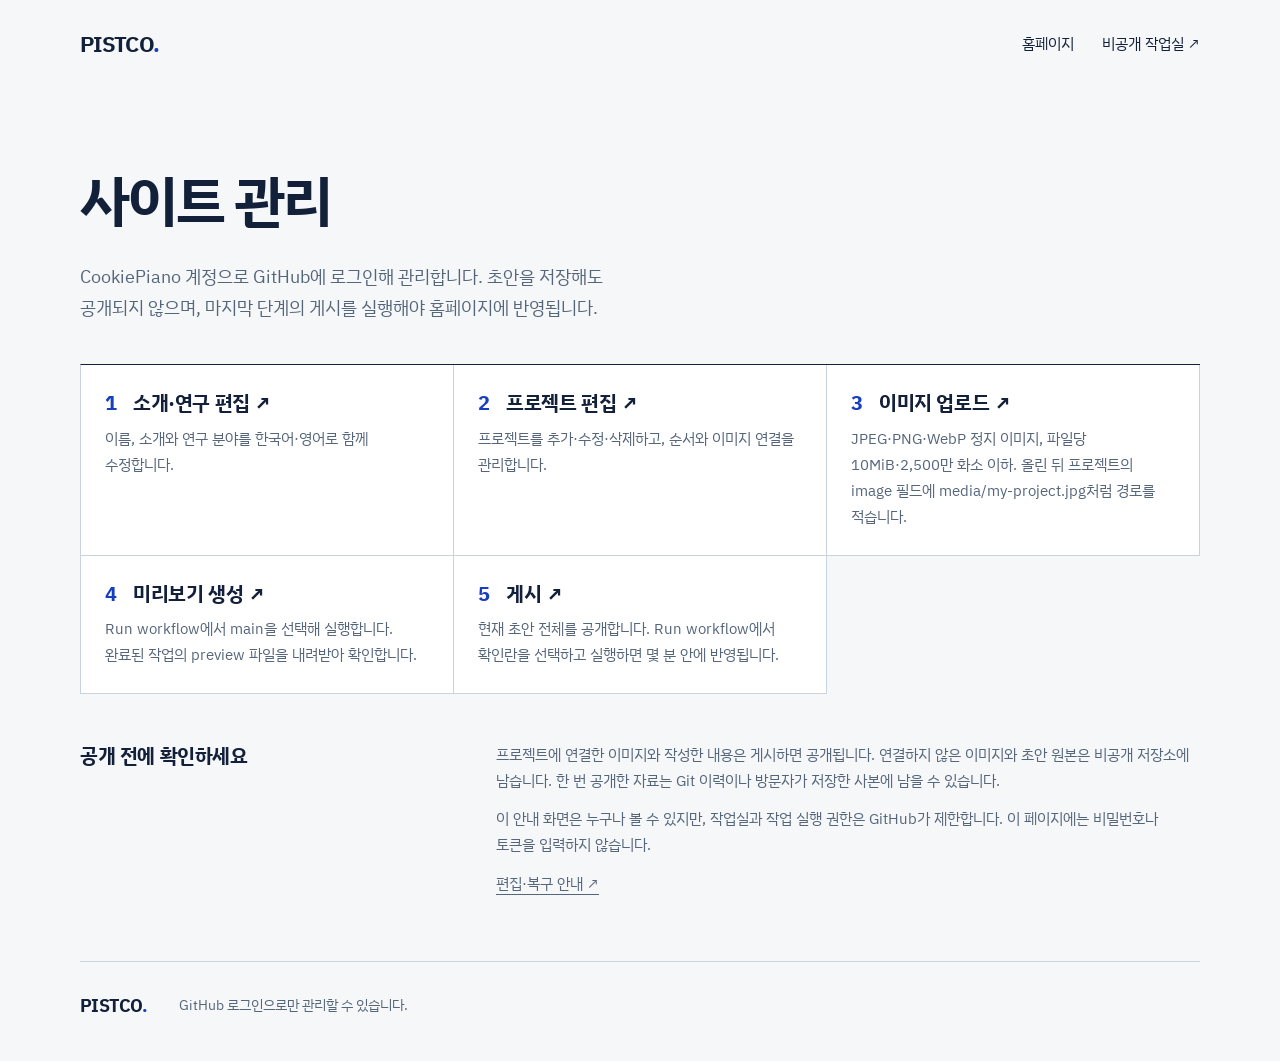
==== docs/admin/index.html @ 988cd004 "Redesign portfolio as a drawing sheet and adopt CookiePiano identity - Graph-paper hero with an engi" ====
<!doctype html>
<html lang="ko">
<head>
  <meta charset="utf-8">
  <meta name="viewport" content="width=device-width, initial-scale=1">
  <title>사이트 관리 — PISTCO</title>
  <meta name="robots" content="noindex,nofollow">
  <meta name="referrer" content="no-referrer">
  <link rel="icon" href="../assets/icon.svg" type="image/svg+xml">
  <link rel="preconnect" href="https://fonts.googleapis.com">
  <link rel="preconnect" href="https://fonts.gstatic.com" crossorigin>
  <link rel="stylesheet" href="https://fonts.googleapis.com/css2?family=IBM+Plex+Sans+KR:wght@400;500;700&amp;display=swap">
  <link rel="stylesheet" href="../assets/styles.css">
</head>
<body>
  <a class="skip-link" href="#main">본문으로 건너뛰기</a>
  <header class="site-header shell">
    <a class="wordmark" href="../ko/" aria-label="PISTCO 홈">PISTCO<span aria-hidden="true">.</span></a>
    <nav class="main-nav" aria-label="관리 메뉴">
      <a href="../ko/">홈페이지</a>
      <a href="https://github.com/CookiePiano/pistco-site-content">비공개 작업실 <span aria-hidden="true">↗</span></a>
    </nav>
  </header>
  <main id="main" class="shell">
    <div class="page-intro">
      <h1>사이트 관리</h1>
      <p class="hero-description">CookiePiano 계정으로 GitHub에 로그인해 관리합니다. 초안을 저장해도 공개되지 않으며, 마지막 단계의 게시를 실행해야 홈페이지에 반영됩니다.</p>
    </div>
    <ol class="steps">
      <li><a class="step" href="https://github.com/CookiePiano/pistco-site-content/edit/main/content/profile.json"><h2>소개·연구 편집 <span aria-hidden="true">↗</span></h2><p>이름, 소개와 연구 분야를 한국어·영어로 함께 수정합니다.</p></a></li>
      <li><a class="step" href="https://github.com/CookiePiano/pistco-site-content/edit/main/content/projects.json"><h2>프로젝트 편집 <span aria-hidden="true">↗</span></h2><p>프로젝트를 추가·수정·삭제하고, 순서와 이미지 연결을 관리합니다.</p></a></li>
      <li><a class="step" href="https://github.com/CookiePiano/pistco-site-content/upload/main/media"><h2>이미지 업로드 <span aria-hidden="true">↗</span></h2><p>JPEG·PNG·WebP 정지 이미지, 파일당 10MiB·2,500만 화소 이하. 올린 뒤 프로젝트의 image 필드에 media/my-project.jpg처럼 경로를 적습니다.</p></a></li>
      <li><a class="step" href="https://github.com/CookiePiano/pistco-site-content/actions/workflows/preview.yml"><h2>미리보기 생성 <span aria-hidden="true">↗</span></h2><p>Run workflow에서 main을 선택해 실행합니다. 완료된 작업의 preview 파일을 내려받아 확인합니다.</p></a></li>
      <li><a class="step" href="https://github.com/CookiePiano/pistco-site-content/actions/workflows/publish.yml"><h2>게시 <span aria-hidden="true">↗</span></h2><p>현재 초안 전체를 공개합니다. Run workflow에서 확인란을 선택하고 실행하면 몇 분 안에 반영됩니다.</p></a></li>
    </ol>
    <aside class="admin-note">
      <h2>공개 전에 확인하세요</h2>
      <div>
        <p>프로젝트에 연결한 이미지와 작성한 내용은 게시하면 공개됩니다. 연결하지 않은 이미지와 초안 원본은 비공개 저장소에 남습니다. 한 번 공개한 자료는 Git 이력이나 방문자가 저장한 사본에 남을 수 있습니다.</p>
        <p>이 안내 화면은 누구나 볼 수 있지만, 작업실과 작업 실행 권한은 GitHub가 제한합니다. 이 페이지에는 비밀번호나 토큰을 입력하지 않습니다.</p>
        <p><a class="guide-link" href="https://github.com/CookiePiano/pistco-site-content/blob/main/README.md">편집·복구 안내 <span aria-hidden="true">↗</span></a></p>
      </div>
    </aside>
  </main>
  <footer class="site-footer shell">
    <a class="wordmark" href="../ko/" aria-label="PISTCO 홈">PISTCO<span aria-hidden="true">.</span></a>
    <p>GitHub 로그인으로만 관리할 수 있습니다.</p>
  </footer>
</body>
</html>
---- docs/assets/styles.css ----
/* PISTCO portfolio — a research record drawn on graph paper.
   Light: drafting paper. Dark: cyanotype blueprint. */

:root {
  color-scheme: light dark;
  --paper: #f5f7f9;
  --sheet: #ffffff;
  --ink: #13203a;
  --muted: #55657a;
  --blue: #163ec0;
  --rule: #c9d4df;
  --grid: #e3e9ef;
  --grid-major: #d2dbe5;
  --frame: var(--ink);
  --font: 'IBM Plex Sans KR', 'Apple SD Gothic Neo', 'Malgun Gothic', system-ui, sans-serif;
  --gutter: clamp(1rem, 4vw, 3rem);
  --cell: 24px;
}

@media (prefers-color-scheme: dark) {
  :root {
    --paper: #0b2f6b;
    --sheet: #0e3a80;
    --ink: #f2f6ff;
    --muted: #b3c5ea;
    --blue: #a9c8ff;
    --rule: rgb(255 255 255 / 0.3);
    --grid: rgb(255 255 255 / 0.06);
    --grid-major: rgb(255 255 255 / 0.12);
  }
}

/* Base */
*, *::before, *::after { box-sizing: border-box; }
html { scroll-behavior: smooth; scroll-padding-top: 1.5rem; -webkit-text-size-adjust: 100%; }
body {
  margin: 0;
  background: var(--paper);
  color: var(--ink);
  font: 400 1.0625rem/1.75 var(--font);
  word-break: keep-all;
  overflow-wrap: anywhere;
  -webkit-font-smoothing: antialiased;
}
p, h1, h2, h3, dl, dd, ol { margin: 0; }
ol { padding: 0; list-style: none; }
a { color: inherit; text-decoration: none; }
a:hover { color: var(--blue); }
:focus-visible { outline: 2px solid var(--blue); outline-offset: 4px; }
h1, h2, h3 { font-weight: 700; letter-spacing: -0.02em; text-wrap: balance; }
.muted { color: var(--muted); }

.shell { width: min(1120px, 100% - 2 * var(--gutter)); margin-inline: auto; }

.graph {
  background-color: var(--paper);
  background-image:
    linear-gradient(var(--grid-major) 1px, transparent 1px),
    linear-gradient(90deg, var(--grid-major) 1px, transparent 1px),
    linear-gradient(var(--grid) 1px, transparent 1px),
    linear-gradient(90deg, var(--grid) 1px, transparent 1px);
  background-size: calc(var(--cell) * 5) calc(var(--cell) * 5), calc(var(--cell) * 5) calc(var(--cell) * 5), var(--cell) var(--cell), var(--cell) var(--cell);
}

.skip-link { position: absolute; left: 1rem; top: -100px; z-index: 10; padding: 0.75rem 1rem; background: var(--ink); color: var(--paper); }
.skip-link:focus { top: 1rem; color: var(--paper); }

/* Header */
.site-header { display: flex; align-items: center; gap: 2.5rem; min-height: 88px; }
.wordmark { font-size: 1.375rem; font-weight: 700; letter-spacing: -0.04em; white-space: nowrap; }
.wordmark span { color: var(--blue); }
.main-nav { display: flex; gap: 1.75rem; margin-left: auto; font-size: 0.9375rem; }
.main-nav a, .language-nav a { padding-block: 0.5rem; }
.language-nav { display: flex; align-items: center; gap: 0.5rem; font-size: 0.875rem; font-weight: 500; color: var(--muted); }
.language-nav a[aria-current] { color: var(--ink); text-decoration: underline 2px var(--blue); text-underline-offset: 6px; }

/* Hero: a drawing sheet with its title block in the lower-right corner, as on a real drawing. */
.hero { border-block: 1px solid var(--rule); }
.hero-sheet {
  display: grid;
  grid-template-columns: minmax(0, 1fr) minmax(280px, 360px);
  grid-template-areas: "copy ." "copy block";
  gap: 3rem 4rem;
  padding-block: clamp(4rem, 9vw, 7.5rem) clamp(2.5rem, 5vw, 4rem);
}
.hero-copy { grid-area: copy; max-width: 40rem; }
h1 { font-size: clamp(2.5rem, 6.4vw, 4.75rem); line-height: 1.16; letter-spacing: -0.035em; }
html[lang="en"] h1 { letter-spacing: -0.03em; }
.hero-description { margin-top: 1.75rem; max-width: 34rem; color: var(--muted); font-size: 1.125rem; }
.cta {
  display: inline-block;
  margin-top: 2.25rem;
  padding: 0.75rem 1.25rem;
  border: 1.5px solid var(--frame);
  background: var(--sheet);
  font-size: 0.9375rem;
  font-weight: 500;
}
.cta:hover { border-color: var(--blue); }

.title-block {
  grid-area: block;
  align-self: end;
  border: 1.5px solid var(--frame);
  background: var(--sheet);
  font-size: 0.9375rem;
  display: grid;
  grid-template-columns: max-content minmax(0, 1fr);
}
/* Rows share the block's columns so the label column fits its longest label in either language. */
.title-row { display: grid; grid-column: 1 / -1; grid-template-columns: subgrid; }
.title-row + .title-row { border-top: 1px solid var(--rule); }
.title-row dt { padding: 0.7rem 0.9rem; border-right: 1px solid var(--rule); color: var(--muted); font-size: 0.8125rem; }
.title-row dd { padding: 0.7rem 0.9rem; line-height: 1.6; }
.title-name dd { font-size: 1.75rem; font-weight: 700; letter-spacing: -0.03em; line-height: 1.25; }
.title-name dt { align-self: center; }
.status-dot { display: inline-block; width: 0.5rem; height: 0.5rem; margin-right: 0.5rem; border-radius: 50%; background: var(--blue); vertical-align: 0.1em; }

/* Sections share one two-column rhythm: heading left, body right. */
.split {
  display: grid;
  grid-template-columns: minmax(0, 1fr) minmax(0, 2fr);
  gap: 1rem 4rem;
  align-items: start;
}
main > .split { padding-block: clamp(3rem, 6vw, 5rem); }
main > .split + .split, main > .projects + .split { border-top: 1px solid var(--rule); }
h2 { font-size: clamp(1.5rem, 2.6vw, 2rem); line-height: 1.35; }
.lead { font-size: clamp(1.25rem, 2.2vw, 1.625rem); line-height: 1.6; letter-spacing: -0.015em; max-width: 36rem; }
.research-copy .muted { margin-top: 1.25rem; max-width: 36rem; }
#links .muted { margin-top: 0.75rem; }

/* Projects */
.projects { padding-block: clamp(3rem, 6vw, 5rem); border-top: 1px solid var(--rule); }
.section-caption { color: var(--muted); font-size: 0.9375rem; align-self: end; }
.project-grid { display: grid; grid-template-columns: repeat(2, minmax(0, 1fr)); gap: 3rem 2.5rem; margin-top: 2.5rem; }
.project-sheet, .project-image { display: block; width: 100%; aspect-ratio: 16 / 10; border: 1px solid var(--rule); }
.project-image { object-fit: contain; background: var(--sheet); }
/* Empty sheets keep only the fine grid so the hero stays the one bold drawing. */
.project-sheet { position: relative; background-color: var(--sheet); background-image: linear-gradient(var(--grid) 1px, transparent 1px), linear-gradient(90deg, var(--grid) 1px, transparent 1px); background-size: var(--cell) var(--cell); }
/* Centre mark, as drawn on an empty sheet waiting for its figure. */
.project-sheet::before, .project-sheet::after { content: ""; position: absolute; left: 50%; top: 50%; background: var(--rule); }
.project-sheet::before { width: 56px; height: 1px; translate: -50% 0; }
.project-sheet::after { width: 1px; height: 56px; translate: 0 -50%; }
.card-meta { display: flex; gap: 0.75rem; align-items: baseline; margin-top: 1.1rem; color: var(--muted); font-size: 0.8125rem; }
.card-number { color: var(--blue); font-weight: 700; font-variant-numeric: tabular-nums; }
.project-card h3 { margin-top: 0.35rem; font-size: 1.375rem; line-height: 1.4; }
.card-description { margin-top: 0.5rem; max-width: 32rem; color: var(--muted); font-size: 0.9375rem; }
.project-link, .pending-label { display: inline-block; margin-top: 1rem; font-size: 0.875rem; }
.project-link { text-decoration: underline 1px; text-underline-offset: 5px; }
.pending-label { color: var(--muted); }

/* Links */
.github-link {
  display: grid;
  grid-template-columns: auto 1fr auto;
  align-items: baseline;
  gap: 1rem;
  padding: 1.25rem 0;
  border-block: 1.5px solid var(--frame);
}
.github-name { font-size: 1.375rem; font-weight: 700; }
.github-handle { color: var(--muted); font-size: 0.9375rem; }
.external { font-size: 1.5rem; color: var(--blue); }

/* Footer */
.site-footer { display: flex; flex-wrap: wrap; align-items: center; gap: 0.5rem 2rem; padding-block: 1.75rem 2.5rem; border-top: 1px solid var(--rule); font-size: 0.875rem; }
.site-footer .wordmark { font-size: 1.125rem; }
.site-footer p { color: var(--muted); margin-right: auto; }

/* Management page */
.page-intro { padding-block: clamp(3rem, 7vw, 5rem) 2.5rem; max-width: 46rem; }
.page-intro h1 { font-size: clamp(2.25rem, 5vw, 3.5rem); }
.steps { display: grid; grid-template-columns: repeat(auto-fill, minmax(min(100%, 320px), 1fr)); border-top: 1.5px solid var(--frame); border-left: 1px solid var(--rule); counter-reset: step; }
.steps > li { counter-increment: step; border-right: 1px solid var(--rule); border-bottom: 1px solid var(--rule); background: var(--sheet); }
.step { display: block; height: 100%; padding: 1.5rem; }
.step h2 { font-size: 1.25rem; }
.step h2::before { content: counter(step); display: inline-block; min-width: 1.75rem; color: var(--blue); font-variant-numeric: tabular-nums; }
.step p { margin-top: 0.6rem; color: var(--muted); font-size: 0.9375rem; }
.step:hover h2 { color: var(--blue); }
.admin-note { display: grid; grid-template-columns: minmax(0, 1fr) minmax(0, 2fr); gap: 1rem 4rem; padding-block: 3rem 4rem; }
.admin-note h2 { font-size: 1.25rem; }
.admin-note p { color: var(--muted); font-size: 0.9375rem; }
.admin-note p + p { margin-top: 0.75rem; }
.guide-link { text-decoration: underline 1px; text-underline-offset: 5px; }

/* Not found */
.not-found { padding-block: clamp(4rem, 12vw, 9rem); }
.not-found h1 { font-size: clamp(2rem, 5vw, 3.25rem); }
.not-found p { margin-top: 1rem; color: var(--muted); }
.not-found .cta { margin-right: 0.75rem; }

/* Responsive */
@media (max-width: 860px) {
  .hero-sheet { grid-template-columns: 1fr; grid-template-areas: "copy" "block"; gap: 3rem; }
  .title-block { max-width: 420px; }
  .split, .admin-note { grid-template-columns: 1fr; }
}
@media (max-width: 640px) {
  .site-header { flex-wrap: wrap; gap: 0.25rem 1rem; padding-block: 1rem 0.5rem; min-height: 0; }
  .language-nav { margin-left: auto; }
  .main-nav { order: 3; width: 100%; margin: 0; gap: 0; justify-content: space-between; font-size: 0.875rem; }
  :root { --cell: 20px; }
  .hero-description { font-size: 1rem; }
  .project-grid { grid-template-columns: 1fr; }
}
@media (prefers-reduced-motion: reduce) {
  html { scroll-behavior: auto; }
}
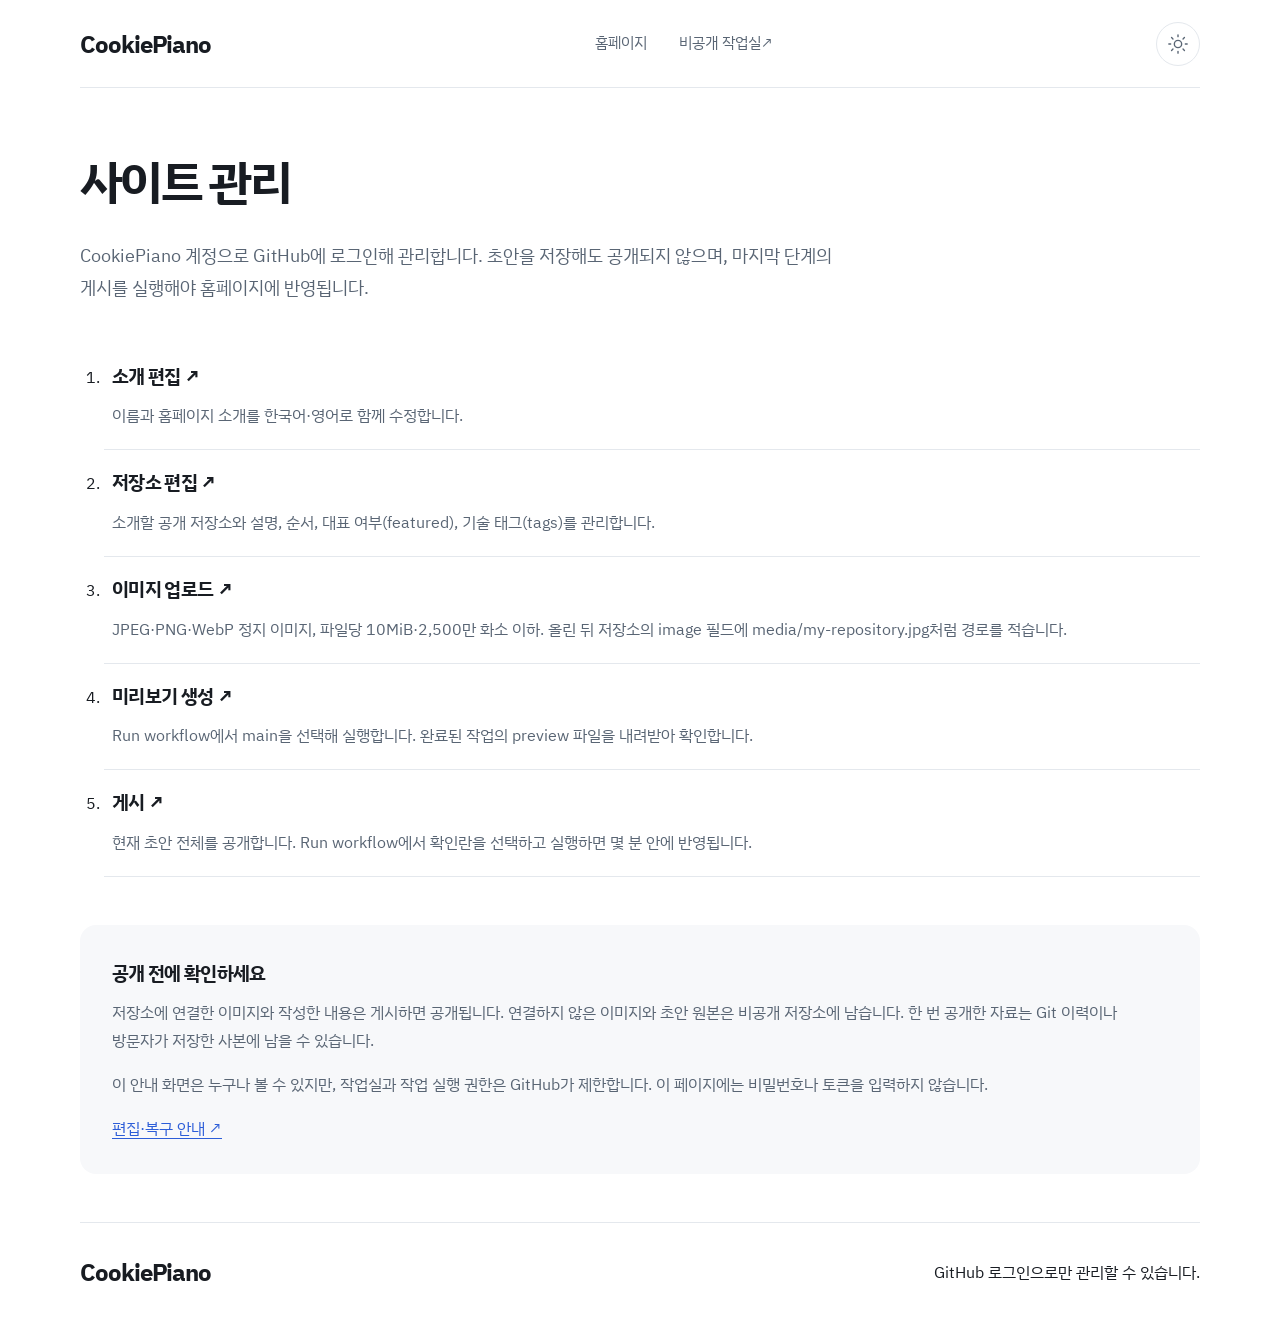
==== commit 8d50f672: "Redesign homepage around curated GitHub repositories" ====
--- a/docs/admin/index.html
+++ b/docs/admin/index.html
@@ -3,7 +3,9 @@
 <head>
   <meta charset="utf-8">
   <meta name="viewport" content="width=device-width, initial-scale=1">
-  <title>사이트 관리 — PISTCO</title>
+  <meta name="theme-color" content="#ffffff">
+  <script src="../assets/theme.js"></script>
+  <title>사이트 관리 — CookiePiano</title>
   <meta name="robots" content="noindex,nofollow">
   <meta name="referrer" content="no-referrer">
   <link rel="icon" href="../assets/icon.svg" type="image/svg+xml">
@@ -15,35 +17,39 @@
 <body>
   <a class="skip-link" href="#main">본문으로 건너뛰기</a>
   <header class="site-header shell">
-    <a class="wordmark" href="../ko/" aria-label="PISTCO 홈">PISTCO<span aria-hidden="true">.</span></a>
+    <a class="wordmark" href="../ko/" aria-label="CookiePiano 홈">CookiePiano</a>
     <nav class="main-nav" aria-label="관리 메뉴">
       <a href="../ko/">홈페이지</a>
       <a href="https://github.com/CookiePiano/pistco-site-content">비공개 작업실 <span aria-hidden="true">↗</span></a>
     </nav>
+    <button class="theme-toggle" type="button" data-theme-toggle aria-label="다크 모드" aria-pressed="false" hidden>
+        <svg class="theme-sun" viewBox="0 0 24 24" fill="none" stroke="currentColor" stroke-width="1.5" stroke-linecap="round" aria-hidden="true"><circle cx="12" cy="12" r="4"/><path d="M12 2v2m0 16v2M2 12h2m16 0h2M5 5l1.5 1.5m11 11L19 19M5 19l1.5-1.5m11-11L19 5"/></svg>
+        <svg class="theme-moon" viewBox="0 0 24 24" fill="none" stroke="currentColor" stroke-width="1.5" stroke-linecap="round" stroke-linejoin="round" aria-hidden="true"><path d="M20.5 14A9 9 0 0 1 10 3.5 9 9 0 1 0 20.5 14Z"/></svg>
+      </button>
   </header>
-  <main id="main" class="shell">
+  <main id="main" class="shell" tabindex="-1">
     <div class="page-intro">
       <h1>사이트 관리</h1>
       <p class="hero-description">CookiePiano 계정으로 GitHub에 로그인해 관리합니다. 초안을 저장해도 공개되지 않으며, 마지막 단계의 게시를 실행해야 홈페이지에 반영됩니다.</p>
     </div>
     <ol class="steps">
-      <li><a class="step" href="https://github.com/CookiePiano/pistco-site-content/edit/main/content/profile.json"><h2>소개·연구 편집 <span aria-hidden="true">↗</span></h2><p>이름, 소개와 연구 분야를 한국어·영어로 함께 수정합니다.</p></a></li>
-      <li><a class="step" href="https://github.com/CookiePiano/pistco-site-content/edit/main/content/projects.json"><h2>프로젝트 편집 <span aria-hidden="true">↗</span></h2><p>프로젝트를 추가·수정·삭제하고, 순서와 이미지 연결을 관리합니다.</p></a></li>
-      <li><a class="step" href="https://github.com/CookiePiano/pistco-site-content/upload/main/media"><h2>이미지 업로드 <span aria-hidden="true">↗</span></h2><p>JPEG·PNG·WebP 정지 이미지, 파일당 10MiB·2,500만 화소 이하. 올린 뒤 프로젝트의 image 필드에 media/my-project.jpg처럼 경로를 적습니다.</p></a></li>
+      <li><a class="step" href="https://github.com/CookiePiano/pistco-site-content/edit/main/content/profile.json"><h2>소개 편집 <span aria-hidden="true">↗</span></h2><p>이름과 홈페이지 소개를 한국어·영어로 함께 수정합니다.</p></a></li>
+      <li><a class="step" href="https://github.com/CookiePiano/pistco-site-content/edit/main/content/projects.json"><h2>저장소 편집 <span aria-hidden="true">↗</span></h2><p>소개할 공개 저장소와 설명, 순서, 대표 여부(featured), 기술 태그(tags)를 관리합니다.</p></a></li>
+      <li><a class="step" href="https://github.com/CookiePiano/pistco-site-content/upload/main/media"><h2>이미지 업로드 <span aria-hidden="true">↗</span></h2><p>JPEG·PNG·WebP 정지 이미지, 파일당 10MiB·2,500만 화소 이하. 올린 뒤 저장소의 image 필드에 media/my-repository.jpg처럼 경로를 적습니다.</p></a></li>
       <li><a class="step" href="https://github.com/CookiePiano/pistco-site-content/actions/workflows/preview.yml"><h2>미리보기 생성 <span aria-hidden="true">↗</span></h2><p>Run workflow에서 main을 선택해 실행합니다. 완료된 작업의 preview 파일을 내려받아 확인합니다.</p></a></li>
       <li><a class="step" href="https://github.com/CookiePiano/pistco-site-content/actions/workflows/publish.yml"><h2>게시 <span aria-hidden="true">↗</span></h2><p>현재 초안 전체를 공개합니다. Run workflow에서 확인란을 선택하고 실행하면 몇 분 안에 반영됩니다.</p></a></li>
     </ol>
     <aside class="admin-note">
       <h2>공개 전에 확인하세요</h2>
       <div>
-        <p>프로젝트에 연결한 이미지와 작성한 내용은 게시하면 공개됩니다. 연결하지 않은 이미지와 초안 원본은 비공개 저장소에 남습니다. 한 번 공개한 자료는 Git 이력이나 방문자가 저장한 사본에 남을 수 있습니다.</p>
+        <p>저장소에 연결한 이미지와 작성한 내용은 게시하면 공개됩니다. 연결하지 않은 이미지와 초안 원본은 비공개 저장소에 남습니다. 한 번 공개한 자료는 Git 이력이나 방문자가 저장한 사본에 남을 수 있습니다.</p>
         <p>이 안내 화면은 누구나 볼 수 있지만, 작업실과 작업 실행 권한은 GitHub가 제한합니다. 이 페이지에는 비밀번호나 토큰을 입력하지 않습니다.</p>
         <p><a class="guide-link" href="https://github.com/CookiePiano/pistco-site-content/blob/main/README.md">편집·복구 안내 <span aria-hidden="true">↗</span></a></p>
       </div>
     </aside>
   </main>
   <footer class="site-footer shell">
-    <a class="wordmark" href="../ko/" aria-label="PISTCO 홈">PISTCO<span aria-hidden="true">.</span></a>
+    <a class="wordmark" href="../ko/" aria-label="CookiePiano 홈">CookiePiano</a>
     <p>GitHub 로그인으로만 관리할 수 있습니다.</p>
   </footer>
 </body>
--- a/docs/assets/styles.css
+++ b/docs/assets/styles.css
@@ -1,208 +1,157 @@
-/* PISTCO portfolio — a research record drawn on graph paper.
-   Light: drafting paper. Dark: cyanotype blueprint. */
-
+/* CookiePiano: selected repositories, with light as the initial theme. */
 :root {
-  color-scheme: light dark;
-  --paper: #f5f7f9;
-  --sheet: #ffffff;
-  --ink: #13203a;
-  --muted: #55657a;
-  --blue: #163ec0;
-  --rule: #c9d4df;
-  --grid: #e3e9ef;
-  --grid-major: #d2dbe5;
-  --frame: var(--ink);
+  color-scheme: light;
+  --paper: #ffffff;
+  --surface: #f7f8fa;
+  --ink: #181c22;
+  --muted: #596574;
+  --rule: #e4e8ed;
+  --accent: #2c5dd8;
+  --button-ink: #ffffff;
   --font: 'IBM Plex Sans KR', 'Apple SD Gothic Neo', 'Malgun Gothic', system-ui, sans-serif;
-  --gutter: clamp(1rem, 4vw, 3rem);
-  --cell: 24px;
+  --gutter: clamp(1.25rem, 4vw, 3rem);
 }
-
-@media (prefers-color-scheme: dark) {
-  :root {
-    --paper: #0b2f6b;
-    --sheet: #0e3a80;
-    --ink: #f2f6ff;
-    --muted: #b3c5ea;
-    --blue: #a9c8ff;
-    --rule: rgb(255 255 255 / 0.3);
-    --grid: rgb(255 255 255 / 0.06);
-    --grid-major: rgb(255 255 255 / 0.12);
-  }
+:root[data-theme="dark"] {
+  color-scheme: dark;
+  --paper: #15191f;
+  --surface: #20262f;
+  --ink: #edf2f7;
+  --muted: #aebaca;
+  --rule: #364352;
+  --accent: #93b4ff;
+  --button-ink: #15191f;
 }
-
-/* Base */
 *, *::before, *::after { box-sizing: border-box; }
-html { scroll-behavior: smooth; scroll-padding-top: 1.5rem; -webkit-text-size-adjust: 100%; }
+html { scroll-behavior: smooth; scroll-padding-top: 2rem; -webkit-text-size-adjust: 100%; }
 body {
   margin: 0;
   background: var(--paper);
   color: var(--ink);
-  font: 400 1.0625rem/1.75 var(--font);
+  font: 400 1rem/1.75 var(--font);
   word-break: keep-all;
   overflow-wrap: anywhere;
   -webkit-font-smoothing: antialiased;
 }
-p, h1, h2, h3, dl, dd, ol { margin: 0; }
-ol { padding: 0; list-style: none; }
+p, h1, h2, h3, ul, ol { margin: 0; }
+ul { padding: 0; list-style: none; }
 a { color: inherit; text-decoration: none; }
-a:hover { color: var(--blue); }
-:focus-visible { outline: 2px solid var(--blue); outline-offset: 4px; }
-h1, h2, h3 { font-weight: 700; letter-spacing: -0.02em; text-wrap: balance; }
+a:hover { color: var(--accent); }
+button { font: inherit; }
+button, a { -webkit-tap-highlight-color: transparent; }
+:focus-visible { outline: 2px solid var(--accent); outline-offset: 5px; border-radius: 3px; }
+[hidden] { display: none !important; }
+h1, h2, h3 { font-weight: 700; letter-spacing: -0.035em; }
+.shell { width: min(1120px, 100% - 2 * var(--gutter)); margin-inline: auto; }
 .muted { color: var(--muted); }
-
-.shell { width: min(1120px, 100% - 2 * var(--gutter)); margin-inline: auto; }
-
-.graph {
-  background-color: var(--paper);
-  background-image:
-    linear-gradient(var(--grid-major) 1px, transparent 1px),
-    linear-gradient(90deg, var(--grid-major) 1px, transparent 1px),
-    linear-gradient(var(--grid) 1px, transparent 1px),
-    linear-gradient(90deg, var(--grid) 1px, transparent 1px);
-  background-size: calc(var(--cell) * 5) calc(var(--cell) * 5), calc(var(--cell) * 5) calc(var(--cell) * 5), var(--cell) var(--cell), var(--cell) var(--cell);
-}
-
-.skip-link { position: absolute; left: 1rem; top: -100px; z-index: 10; padding: 0.75rem 1rem; background: var(--ink); color: var(--paper); }
+.sr-only { position: absolute; width: 1px; height: 1px; padding: 0; margin: -1px; overflow: hidden; clip-path: inset(50%); white-space: nowrap; border: 0; }
+.skip-link { position: absolute; top: -100px; left: 1rem; z-index: 10; padding: 0.75rem 1rem; background: var(--ink); color: var(--paper); }
 .skip-link:focus { top: 1rem; color: var(--paper); }
 
-/* Header */
-.site-header { display: flex; align-items: center; gap: 2.5rem; min-height: 88px; }
-.wordmark { font-size: 1.375rem; font-weight: 700; letter-spacing: -0.04em; white-space: nowrap; }
-.wordmark span { color: var(--blue); }
-.main-nav { display: flex; gap: 1.75rem; margin-left: auto; font-size: 0.9375rem; }
-.main-nav a, .language-nav a { padding-block: 0.5rem; }
-.language-nav { display: flex; align-items: center; gap: 0.5rem; font-size: 0.875rem; font-weight: 500; color: var(--muted); }
-.language-nav a[aria-current] { color: var(--ink); text-decoration: underline 2px var(--blue); text-underline-offset: 6px; }
+/* Navigation stays in the document flow at every size. */
+.site-header { display: flex; align-items: center; gap: 2.25rem; min-height: 88px; border-bottom: 1px solid var(--rule); }
+.wordmark { font-size: 1.5rem; font-weight: 700; letter-spacing: -0.045em; white-space: nowrap; }
+.main-nav { display: flex; align-items: center; gap: 2rem; margin-left: auto; color: var(--muted); font-size: 0.9375rem; }
+.main-nav a, .language-nav a, .footer-nav a { display: inline-flex; align-items: center; min-height: 44px; }
+.header-tools { display: flex; align-items: center; gap: 1.75rem; }
+.language-nav { display: flex; align-items: center; gap: 0.4rem; color: var(--muted); font-size: 0.875rem; }
+.language-nav a[aria-current] { color: var(--ink); font-weight: 700; text-decoration: underline; text-underline-offset: 5px; }
+.theme-toggle { display: grid; place-items: center; width: 44px; height: 44px; padding: 10px; border: 1px solid var(--rule); border-radius: 50%; background: var(--paper); color: var(--muted); cursor: pointer; }
+.theme-toggle:hover { color: var(--accent); border-color: var(--accent); }
+.site-header > .theme-toggle { margin-left: auto; }
+.theme-toggle svg { width: 22px; height: 22px; }
+.theme-moon, [data-theme="dark"] .theme-sun { display: none; }
+[data-theme="dark"] .theme-moon { display: block; }
 
-/* Hero: a drawing sheet with its title block in the lower-right corner, as on a real drawing. */
-.hero { border-block: 1px solid var(--rule); }
-.hero-sheet {
-  display: grid;
-  grid-template-columns: minmax(0, 1fr) minmax(280px, 360px);
-  grid-template-areas: "copy ." "copy block";
-  gap: 3rem 4rem;
-  padding-block: clamp(4rem, 9vw, 7.5rem) clamp(2.5rem, 5vw, 4rem);
+/* The featured repository is the only large enclosed surface. */
+.hero { display: grid; grid-template-columns: minmax(0, 1fr) minmax(0, 1fr); align-items: center; gap: 4rem; padding-block: 4.75rem 4.5rem; }
+.hero-copy { min-width: 0; }
+h1 { font-size: clamp(2.3rem, 4.1vw, 3.5rem); line-height: 1.23; letter-spacing: -0.055em; }
+.hero-description { color: var(--muted); font-size: 1.125rem; line-height: 1.8; margin-top: 1.75rem; }
+.hero-actions { display: flex; align-items: center; flex-wrap: wrap; gap: 1rem 1.75rem; margin-top: 2rem; }
+.button { display: inline-flex; align-items: center; justify-content: center; min-height: 48px; padding: 0.65rem 1.25rem; border: 1px solid transparent; border-radius: 7px; background: var(--accent); color: var(--button-ink); font-size: 0.9375rem; font-weight: 500; }
+.button:hover { color: var(--button-ink); filter: brightness(0.92); }
+.text-link { display: inline-flex; align-items: center; min-height: 44px; color: var(--accent); font-weight: 500; font-size: 0.9375rem; }
+.text-link:hover, .repository-link:hover { text-decoration: underline; text-underline-offset: 5px; }
+.featured-repository { min-width: 0; padding: 2rem; border-radius: 20px; background: var(--surface); }
+.featured-label { display: flex; align-items: center; gap: 0.75rem; color: var(--muted); font-size: 0.875rem; }
+.repository-icon { width: 24px; height: 24px; flex-shrink: 0; color: var(--muted); }
+.featured-repository h2 { font-size: clamp(1.35rem, 2.15vw, 1.75rem); line-height: 1.35; margin-top: 1.5rem; overflow-wrap: anywhere; }
+.featured-description { margin-top: 0.9rem; color: var(--muted); font-size: 1rem; line-height: 1.8; }
+.tags { display: flex; flex-wrap: wrap; gap: 0.4rem; margin-top: 0.85rem; }
+.tags li { border: 1px solid var(--rule); border-radius: 999px; padding: 0.05rem 0.65rem; color: var(--muted); font-size: 0.75rem; line-height: 1.8; background: var(--surface); }
+.featured-repository .tags { margin-top: 1.3rem; }
+.repository-link { display: inline-flex; align-items: center; gap: 0.4rem; min-height: 44px; color: var(--accent); font-size: 0.9375rem; font-weight: 500; }
+.featured-repository .repository-link { margin-top: 1.2rem; }
+.external-icon { width: 15px; height: 15px; flex-shrink: 0; }
+
+.repositories { padding-bottom: 3.5rem; }
+.section-heading { display: flex; align-items: baseline; justify-content: space-between; flex-wrap: wrap; gap: 0.5rem 2rem; padding-bottom: 1rem; }
+.section-heading h2 { font-size: 1.75rem; line-height: 1.4; }
+.section-heading > p { color: var(--muted); font-size: 0.875rem; }
+.section-caption { color: var(--muted); margin-bottom: 1rem; }
+.repository-list { border-top: 1px solid var(--rule); }
+.repository-row { display: grid; grid-template-columns: 24px minmax(0, 1fr) auto; align-items: start; column-gap: 1.5rem; padding-block: 1.5rem; border-bottom: 1px solid var(--rule); }
+.repository-row > .repository-icon { margin-top: 0.3rem; }
+.repository-copy { min-width: 0; }
+.repository-copy h3 { font-size: 1.2rem; line-height: 1.5; }
+.repository-description { margin-top: 0.2rem; color: var(--muted); font-size: 0.9375rem; }
+.repository-row .tags { margin-top: 0.6rem; }
+.repository-row > .repository-link { align-self: center; margin-left: 1.5rem; white-space: nowrap; }
+.repository-image { width: 24px; height: 24px; object-fit: cover; border-radius: 4px; margin-top: 0.3rem; }
+.example-label { color: var(--muted); font-size: 0.75rem; }
+.empty-repositories { color: var(--muted); padding-block: 2rem; border-bottom: 1px solid var(--rule); }
+.site-footer { display: flex; justify-content: space-between; align-items: center; gap: 1.5rem; border-top: 1px solid var(--rule); padding-block: 1.75rem 2rem; }
+.footer-identity .wordmark { font-size: 1.1rem; }
+.footer-identity p { color: var(--muted); font-size: 0.75rem; margin-top: 0.1rem; }
+.footer-nav { display: flex; flex-wrap: wrap; gap: 1.75rem; color: var(--muted); font-size: 0.8125rem; }
+
+/* Shared management and missing-page layouts. */
+.page-intro { padding-block: 4rem 2.5rem; max-width: 48rem; }
+.page-intro h1, .not-found h1 { font-size: clamp(2rem, 4vw, 3rem); }
+.steps { padding-left: 1.5rem; padding-bottom: 3rem; }
+.steps li { padding: 1rem 0 1.25rem 0.5rem; border-bottom: 1px solid var(--rule); }
+.step { display: block; }
+.step h2, .admin-note h2 { font-size: 1.2rem; margin-bottom: 0.5rem; }
+.step p, .admin-note p { color: var(--muted); }
+.admin-note { background: var(--surface); border-radius: 16px; padding: 2rem; margin-bottom: 3rem; }
+.admin-note p + p { margin-top: 1rem; }
+.guide-link { color: var(--accent); text-decoration: underline; text-underline-offset: 4px; }
+.not-found { padding-block: 5rem; }
+.not-found p { margin-top: 1.5rem; }
+.not-found .button + .button { margin-left: 1rem; }
+
+@media (min-width: 768px) {
+  .hero-copy:only-child { grid-column: 1 / -1; max-width: 46rem; }
 }
-.hero-copy { grid-area: copy; max-width: 40rem; }
-h1 { font-size: clamp(2.5rem, 6.4vw, 4.75rem); line-height: 1.16; letter-spacing: -0.035em; }
-html[lang="en"] h1 { letter-spacing: -0.03em; }
-.hero-description { margin-top: 1.75rem; max-width: 34rem; color: var(--muted); font-size: 1.125rem; }
-.cta {
-  display: inline-block;
-  margin-top: 2.25rem;
-  padding: 0.75rem 1.25rem;
-  border: 1.5px solid var(--frame);
-  background: var(--sheet);
-  font-size: 0.9375rem;
-  font-weight: 500;
+@media (max-width: 900px) {
+  .hero { gap: 2rem; }
+  .featured-repository { padding: 1.5rem; }
+  .site-header { gap: 1.5rem; }
+  .header-tools { gap: 1rem; }
+  .main-nav { gap: 1.5rem; }
 }
-.cta:hover { border-color: var(--blue); }
-
-.title-block {
-  grid-area: block;
-  align-self: end;
-  border: 1.5px solid var(--frame);
-  background: var(--sheet);
-  font-size: 0.9375rem;
-  display: grid;
-  grid-template-columns: max-content minmax(0, 1fr);
-}
-/* Rows share the block's columns so the label column fits its longest label in either language. */
-.title-row { display: grid; grid-column: 1 / -1; grid-template-columns: subgrid; }
-.title-row + .title-row { border-top: 1px solid var(--rule); }
-.title-row dt { padding: 0.7rem 0.9rem; border-right: 1px solid var(--rule); color: var(--muted); font-size: 0.8125rem; }
-.title-row dd { padding: 0.7rem 0.9rem; line-height: 1.6; }
-.title-name dd { font-size: 1.75rem; font-weight: 700; letter-spacing: -0.03em; line-height: 1.25; }
-.title-name dt { align-self: center; }
-.status-dot { display: inline-block; width: 0.5rem; height: 0.5rem; margin-right: 0.5rem; border-radius: 50%; background: var(--blue); vertical-align: 0.1em; }
-
-/* Sections share one two-column rhythm: heading left, body right. */
-.split {
-  display: grid;
-  grid-template-columns: minmax(0, 1fr) minmax(0, 2fr);
-  gap: 1rem 4rem;
-  align-items: start;
-}
-main > .split { padding-block: clamp(3rem, 6vw, 5rem); }
-main > .split + .split, main > .projects + .split { border-top: 1px solid var(--rule); }
-h2 { font-size: clamp(1.5rem, 2.6vw, 2rem); line-height: 1.35; }
-.lead { font-size: clamp(1.25rem, 2.2vw, 1.625rem); line-height: 1.6; letter-spacing: -0.015em; max-width: 36rem; }
-.research-copy .muted { margin-top: 1.25rem; max-width: 36rem; }
-#links .muted { margin-top: 0.75rem; }
-
-/* Projects */
-.projects { padding-block: clamp(3rem, 6vw, 5rem); border-top: 1px solid var(--rule); }
-.section-caption { color: var(--muted); font-size: 0.9375rem; align-self: end; }
-.project-grid { display: grid; grid-template-columns: repeat(2, minmax(0, 1fr)); gap: 3rem 2.5rem; margin-top: 2.5rem; }
-.project-sheet, .project-image { display: block; width: 100%; aspect-ratio: 16 / 10; border: 1px solid var(--rule); }
-.project-image { object-fit: contain; background: var(--sheet); }
-/* Empty sheets keep only the fine grid so the hero stays the one bold drawing. */
-.project-sheet { position: relative; background-color: var(--sheet); background-image: linear-gradient(var(--grid) 1px, transparent 1px), linear-gradient(90deg, var(--grid) 1px, transparent 1px); background-size: var(--cell) var(--cell); }
-/* Centre mark, as drawn on an empty sheet waiting for its figure. */
-.project-sheet::before, .project-sheet::after { content: ""; position: absolute; left: 50%; top: 50%; background: var(--rule); }
-.project-sheet::before { width: 56px; height: 1px; translate: -50% 0; }
-.project-sheet::after { width: 1px; height: 56px; translate: 0 -50%; }
-.card-meta { display: flex; gap: 0.75rem; align-items: baseline; margin-top: 1.1rem; color: var(--muted); font-size: 0.8125rem; }
-.card-number { color: var(--blue); font-weight: 700; font-variant-numeric: tabular-nums; }
-.project-card h3 { margin-top: 0.35rem; font-size: 1.375rem; line-height: 1.4; }
-.card-description { margin-top: 0.5rem; max-width: 32rem; color: var(--muted); font-size: 0.9375rem; }
-.project-link, .pending-label { display: inline-block; margin-top: 1rem; font-size: 0.875rem; }
-.project-link { text-decoration: underline 1px; text-underline-offset: 5px; }
-.pending-label { color: var(--muted); }
-
-/* Links */
-.github-link {
-  display: grid;
-  grid-template-columns: auto 1fr auto;
-  align-items: baseline;
-  gap: 1rem;
-  padding: 1.25rem 0;
-  border-block: 1.5px solid var(--frame);
-}
-.github-name { font-size: 1.375rem; font-weight: 700; }
-.github-handle { color: var(--muted); font-size: 0.9375rem; }
-.external { font-size: 1.5rem; color: var(--blue); }
-
-/* Footer */
-.site-footer { display: flex; flex-wrap: wrap; align-items: center; gap: 0.5rem 2rem; padding-block: 1.75rem 2.5rem; border-top: 1px solid var(--rule); font-size: 0.875rem; }
-.site-footer .wordmark { font-size: 1.125rem; }
-.site-footer p { color: var(--muted); margin-right: auto; }
-
-/* Management page */
-.page-intro { padding-block: clamp(3rem, 7vw, 5rem) 2.5rem; max-width: 46rem; }
-.page-intro h1 { font-size: clamp(2.25rem, 5vw, 3.5rem); }
-.steps { display: grid; grid-template-columns: repeat(auto-fill, minmax(min(100%, 320px), 1fr)); border-top: 1.5px solid var(--frame); border-left: 1px solid var(--rule); counter-reset: step; }
-.steps > li { counter-increment: step; border-right: 1px solid var(--rule); border-bottom: 1px solid var(--rule); background: var(--sheet); }
-.step { display: block; height: 100%; padding: 1.5rem; }
-.step h2 { font-size: 1.25rem; }
-.step h2::before { content: counter(step); display: inline-block; min-width: 1.75rem; color: var(--blue); font-variant-numeric: tabular-nums; }
-.step p { margin-top: 0.6rem; color: var(--muted); font-size: 0.9375rem; }
-.step:hover h2 { color: var(--blue); }
-.admin-note { display: grid; grid-template-columns: minmax(0, 1fr) minmax(0, 2fr); gap: 1rem 4rem; padding-block: 3rem 4rem; }
-.admin-note h2 { font-size: 1.25rem; }
-.admin-note p { color: var(--muted); font-size: 0.9375rem; }
-.admin-note p + p { margin-top: 0.75rem; }
-.guide-link { text-decoration: underline 1px; text-underline-offset: 5px; }
-
-/* Not found */
-.not-found { padding-block: clamp(4rem, 12vw, 9rem); }
-.not-found h1 { font-size: clamp(2rem, 5vw, 3.25rem); }
-.not-found p { margin-top: 1rem; color: var(--muted); }
-.not-found .cta { margin-right: 0.75rem; }
-
-/* Responsive */
-@media (max-width: 860px) {
-  .hero-sheet { grid-template-columns: 1fr; grid-template-areas: "copy" "block"; gap: 3rem; }
-  .title-block { max-width: 420px; }
-  .split, .admin-note { grid-template-columns: 1fr; }
-}
-@media (max-width: 640px) {
-  .site-header { flex-wrap: wrap; gap: 0.25rem 1rem; padding-block: 1rem 0.5rem; min-height: 0; }
-  .language-nav { margin-left: auto; }
-  .main-nav { order: 3; width: 100%; margin: 0; gap: 0; justify-content: space-between; font-size: 0.875rem; }
-  :root { --cell: 20px; }
-  .hero-description { font-size: 1rem; }
-  .project-grid { grid-template-columns: 1fr; }
+@media (max-width: 767px) {
+  .site-header { flex-wrap: wrap; gap: 0.25rem 1rem; padding-block: 0.75rem; }
+  .site-header > .wordmark { font-size: 1.3rem; }
+  .header-tools { margin-left: auto; }
+  .main-nav { order: 3; flex-basis: 100%; margin-left: 0; gap: 1.5rem; }
+  .hero { grid-template-columns: minmax(0, 1fr); gap: 2.5rem; padding-block: 2.75rem 3rem; }
+  .hero-description { font-size: 1rem; margin-top: 1.25rem; }
+  .hero-actions { margin-top: 1.5rem; gap: 0.75rem 1.25rem; }
+  .featured-repository { padding: 1.5rem; }
+  .featured-repository h2 { font-size: 1.35rem; }
+  .section-heading h2 { font-size: 1.5rem; }
+  .section-heading { display: block; }
+  .section-heading > p { margin-top: 0.35rem; font-size: 0.8125rem; }
+  .repository-row { grid-template-columns: 22px minmax(0, 1fr); column-gap: 0.9rem; padding-block: 1.4rem; }
+  .repository-row > .repository-icon { width: 22px; height: 22px; }
+  .repository-copy h3 { font-size: 1.075rem; }
+  .repository-row > .repository-link { grid-column: 2; justify-self: start; margin: 0.65rem 0 0; }
+  .repositories { padding-bottom: 2.5rem; }
+  .site-footer { align-items: start; flex-direction: column; gap: 0.75rem; }
+  .footer-nav { gap: 1.5rem; }
+  .page-intro { padding-top: 2.5rem; }
+  .admin-note { padding: 1.5rem; }
 }
 @media (prefers-reduced-motion: reduce) {
   html { scroll-behavior: auto; }
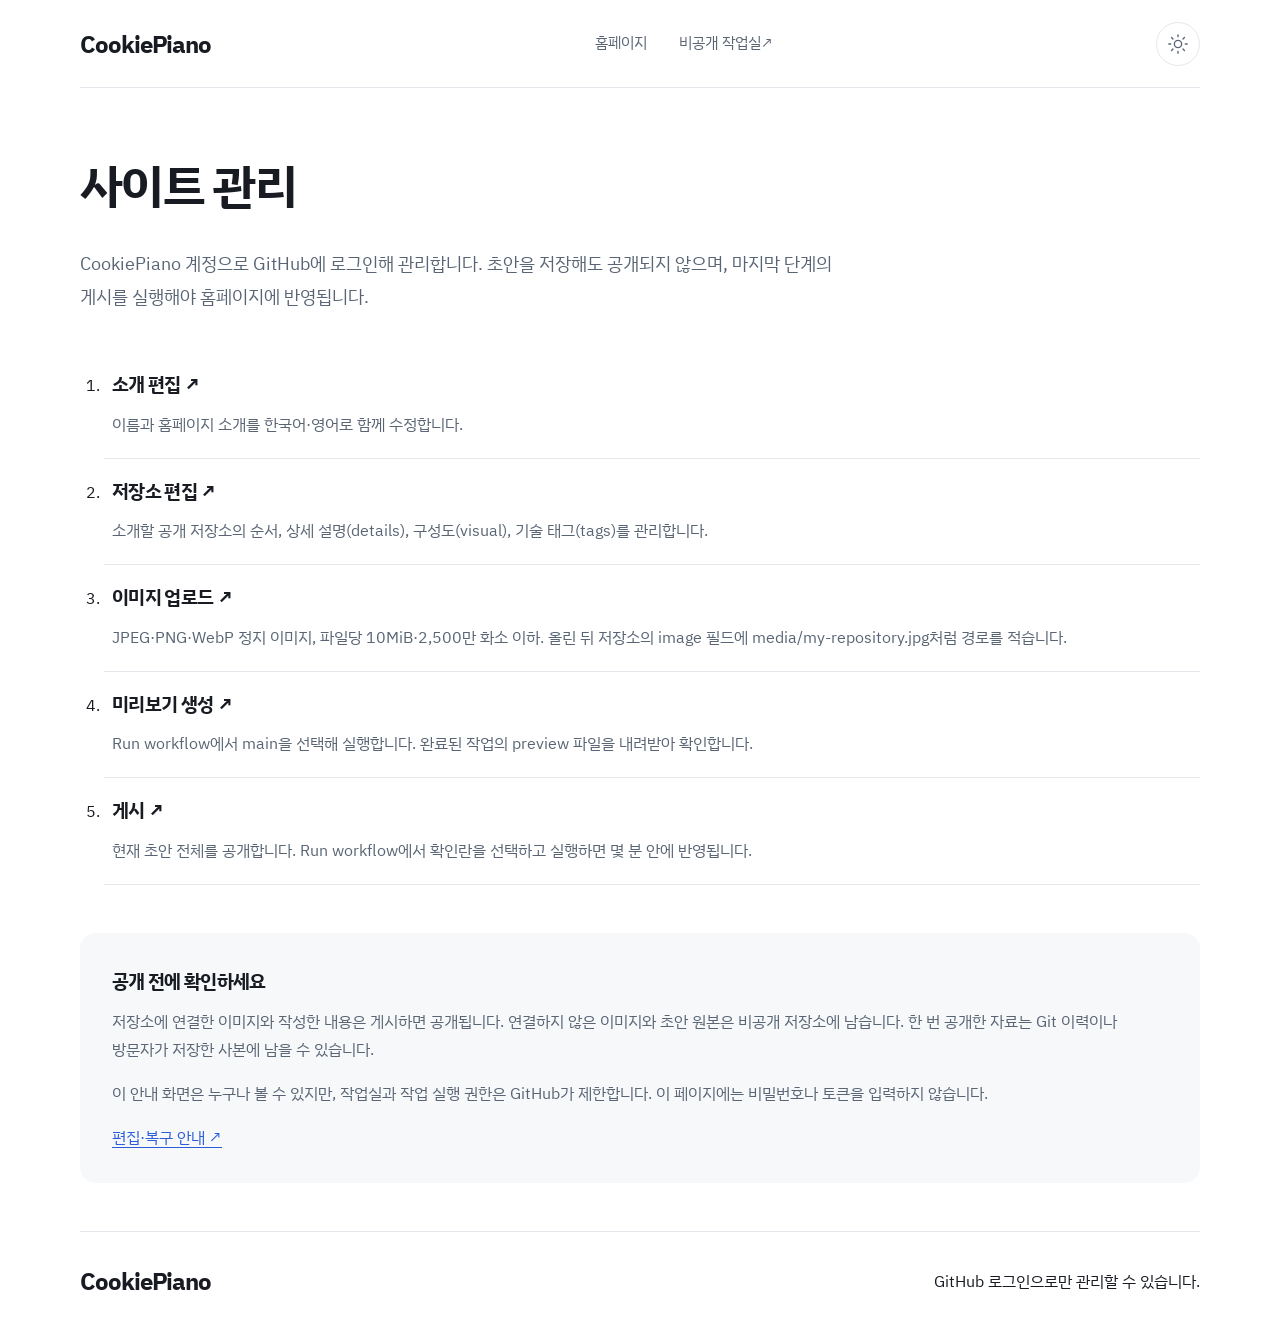
==== commit dded70c9: "Introduce repository showcases with factual visuals and detailed explanations" ====
--- a/docs/admin/index.html
+++ b/docs/admin/index.html
@@ -30,11 +30,11 @@
   <main id="main" class="shell" tabindex="-1">
     <div class="page-intro">
       <h1>사이트 관리</h1>
-      <p class="hero-description">CookiePiano 계정으로 GitHub에 로그인해 관리합니다. 초안을 저장해도 공개되지 않으며, 마지막 단계의 게시를 실행해야 홈페이지에 반영됩니다.</p>
+      <p>CookiePiano 계정으로 GitHub에 로그인해 관리합니다. 초안을 저장해도 공개되지 않으며, 마지막 단계의 게시를 실행해야 홈페이지에 반영됩니다.</p>
     </div>
     <ol class="steps">
       <li><a class="step" href="https://github.com/CookiePiano/pistco-site-content/edit/main/content/profile.json"><h2>소개 편집 <span aria-hidden="true">↗</span></h2><p>이름과 홈페이지 소개를 한국어·영어로 함께 수정합니다.</p></a></li>
-      <li><a class="step" href="https://github.com/CookiePiano/pistco-site-content/edit/main/content/projects.json"><h2>저장소 편집 <span aria-hidden="true">↗</span></h2><p>소개할 공개 저장소와 설명, 순서, 대표 여부(featured), 기술 태그(tags)를 관리합니다.</p></a></li>
+      <li><a class="step" href="https://github.com/CookiePiano/pistco-site-content/edit/main/content/projects.json"><h2>저장소 편집 <span aria-hidden="true">↗</span></h2><p>소개할 공개 저장소의 순서, 상세 설명(details), 구성도(visual), 기술 태그(tags)를 관리합니다.</p></a></li>
       <li><a class="step" href="https://github.com/CookiePiano/pistco-site-content/upload/main/media"><h2>이미지 업로드 <span aria-hidden="true">↗</span></h2><p>JPEG·PNG·WebP 정지 이미지, 파일당 10MiB·2,500만 화소 이하. 올린 뒤 저장소의 image 필드에 media/my-repository.jpg처럼 경로를 적습니다.</p></a></li>
       <li><a class="step" href="https://github.com/CookiePiano/pistco-site-content/actions/workflows/preview.yml"><h2>미리보기 생성 <span aria-hidden="true">↗</span></h2><p>Run workflow에서 main을 선택해 실행합니다. 완료된 작업의 preview 파일을 내려받아 확인합니다.</p></a></li>
       <li><a class="step" href="https://github.com/CookiePiano/pistco-site-content/actions/workflows/publish.yml"><h2>게시 <span aria-hidden="true">↗</span></h2><p>현재 초안 전체를 공개합니다. Run workflow에서 확인란을 선택하고 실행하면 몇 분 안에 반영됩니다.</p></a></li>
--- a/docs/assets/styles.css
+++ b/docs/assets/styles.css
@@ -1,4 +1,4 @@
-/* CookiePiano: selected repositories, with light as the initial theme. */
+/* CookiePiano: the work inside each repository, with light as the initial theme. */
 :root {
   color-scheme: light;
   --paper: #ffffff;
@@ -32,7 +32,7 @@
   overflow-wrap: anywhere;
   -webkit-font-smoothing: antialiased;
 }
-p, h1, h2, h3, ul, ol { margin: 0; }
+p, h1, h2, h3, ul, ol, dl, dd, figure { margin: 0; }
 ul { padding: 0; list-style: none; }
 a { color: inherit; text-decoration: none; }
 a:hover { color: var(--accent); }
@@ -41,6 +41,7 @@
 :focus-visible { outline: 2px solid var(--accent); outline-offset: 5px; border-radius: 3px; }
 [hidden] { display: none !important; }
 h1, h2, h3 { font-weight: 700; letter-spacing: -0.035em; }
+h1 { font-size: 1.75rem; line-height: 1.4; }
 .shell { width: min(1120px, 100% - 2 * var(--gutter)); margin-inline: auto; }
 .muted { color: var(--muted); }
 .sr-only { position: absolute; width: 1px; height: 1px; padding: 0; margin: -1px; overflow: hidden; clip-path: inset(50%); white-space: nowrap; border: 0; }
@@ -62,51 +63,61 @@
 .theme-moon, [data-theme="dark"] .theme-sun { display: none; }
 [data-theme="dark"] .theme-moon { display: block; }
 
-/* The featured repository is the only large enclosed surface. */
-.hero { display: grid; grid-template-columns: minmax(0, 1fr) minmax(0, 1fr); align-items: center; gap: 4rem; padding-block: 4.75rem 4.5rem; }
-.hero-copy { min-width: 0; }
-h1 { font-size: clamp(2.3rem, 4.1vw, 3.5rem); line-height: 1.23; letter-spacing: -0.055em; }
-.hero-description { color: var(--muted); font-size: 1.125rem; line-height: 1.8; margin-top: 1.75rem; }
-.hero-actions { display: flex; align-items: center; flex-wrap: wrap; gap: 1rem 1.75rem; margin-top: 2rem; }
-.button { display: inline-flex; align-items: center; justify-content: center; min-height: 48px; padding: 0.65rem 1.25rem; border: 1px solid transparent; border-radius: 7px; background: var(--accent); color: var(--button-ink); font-size: 0.9375rem; font-weight: 500; }
-.button:hover { color: var(--button-ink); filter: brightness(0.92); }
-.text-link { display: inline-flex; align-items: center; min-height: 44px; color: var(--accent); font-weight: 500; font-size: 0.9375rem; }
-.text-link:hover, .repository-link:hover { text-decoration: underline; text-underline-offset: 5px; }
-.featured-repository { min-width: 0; padding: 2rem; border-radius: 20px; background: var(--surface); }
-.featured-label { display: flex; align-items: center; gap: 0.75rem; color: var(--muted); font-size: 0.875rem; }
-.repository-icon { width: 24px; height: 24px; flex-shrink: 0; color: var(--muted); }
-.featured-repository h2 { font-size: clamp(1.35rem, 2.15vw, 1.75rem); line-height: 1.35; margin-top: 1.5rem; overflow-wrap: anywhere; }
-.featured-description { margin-top: 0.9rem; color: var(--muted); font-size: 1rem; line-height: 1.8; }
-.tags { display: flex; flex-wrap: wrap; gap: 0.4rem; margin-top: 0.85rem; }
-.tags li { border: 1px solid var(--rule); border-radius: 999px; padding: 0.05rem 0.65rem; color: var(--muted); font-size: 0.75rem; line-height: 1.8; background: var(--surface); }
-.featured-repository .tags { margin-top: 1.3rem; }
-.repository-link { display: inline-flex; align-items: center; gap: 0.4rem; min-height: 44px; color: var(--accent); font-size: 0.9375rem; font-weight: 500; }
-.featured-repository .repository-link { margin-top: 1.2rem; }
-.external-icon { width: 15px; height: 15px; flex-shrink: 0; }
-
-.repositories { padding-bottom: 3.5rem; }
-.section-heading { display: flex; align-items: baseline; justify-content: space-between; flex-wrap: wrap; gap: 0.5rem 2rem; padding-bottom: 1rem; }
-.section-heading h2 { font-size: 1.75rem; line-height: 1.4; }
+/* A compact index opens directly into the repository explanations. */
+.repositories { padding-bottom: 1rem; }
+.section-heading { display: flex; align-items: baseline; gap: 1.5rem; padding-block: 2.25rem 1.5rem; }
 .section-heading > p { color: var(--muted); font-size: 0.875rem; }
 .section-caption { color: var(--muted); margin-bottom: 1rem; }
-.repository-list { border-top: 1px solid var(--rule); }
-.repository-row { display: grid; grid-template-columns: 24px minmax(0, 1fr) auto; align-items: start; column-gap: 1.5rem; padding-block: 1.5rem; border-bottom: 1px solid var(--rule); }
-.repository-row > .repository-icon { margin-top: 0.3rem; }
-.repository-copy { min-width: 0; }
-.repository-copy h3 { font-size: 1.2rem; line-height: 1.5; }
-.repository-description { margin-top: 0.2rem; color: var(--muted); font-size: 0.9375rem; }
-.repository-row .tags { margin-top: 0.6rem; }
-.repository-row > .repository-link { align-self: center; margin-left: 1.5rem; white-space: nowrap; }
-.repository-image { width: 24px; height: 24px; object-fit: cover; border-radius: 4px; margin-top: 0.3rem; }
+.repository-list > li { border-top: 1px solid var(--rule); }
+.repository-showcase { display: grid; grid-template-columns: minmax(0, 1fr) minmax(0, 1fr); column-gap: 3.5rem; row-gap: 1.25rem; padding-block: 2.5rem; }
+.repository-heading, .repository-body { grid-column: 2; min-width: 0; }
+.repository-heading h2 { font-size: clamp(1.3rem, 2vw, 1.65rem); line-height: 1.4; }
+.repository-description { color: var(--muted); margin-top: 0.75rem; font-size: 0.9375rem; line-height: 1.85; }
+.repository-body { align-self: start; }
+.repository-details { display: grid; gap: 1rem; font-size: 0.875rem; }
+.repository-details dt { font-weight: 500; margin-bottom: 0.2rem; }
+.repository-details dd { color: var(--muted); line-height: 1.8; }
+.tags { display: flex; flex-wrap: wrap; gap: 0.4rem; margin-top: 1.25rem; }
+.tags li { border: 1px solid var(--rule); border-radius: 999px; padding: 0.05rem 0.65rem; color: var(--muted); font-size: 0.75rem; line-height: 1.8; background: var(--surface); }
+.repository-link { display: inline-flex; align-items: center; gap: 0.4rem; min-height: 44px; margin-top: 0.65rem; color: var(--accent); font-size: 0.9375rem; font-weight: 500; }
+.repository-link:hover { text-decoration: underline; text-underline-offset: 5px; }
+.external-icon { width: 15px; height: 15px; flex-shrink: 0; }
+.text-only { grid-template-columns: minmax(0, 1fr); max-width: 48rem; }
+.text-only .repository-heading, .text-only .repository-body { grid-column: 1; }
 .example-label { color: var(--muted); font-size: 0.75rem; }
-.empty-repositories { color: var(--muted); padding-block: 2rem; border-bottom: 1px solid var(--rule); }
+.empty-repositories { color: var(--muted); padding-block: 2rem; }
+
+/* Figures explain real source files using selectable, localized text. */
+.repository-visual { grid-column: 1; grid-row: 1 / span 2; align-self: stretch; min-width: 0; padding: 1.75rem; background: var(--surface); border-radius: 16px; }
+.repository-visual figcaption { color: var(--muted); font-size: 0.8125rem; margin-bottom: 1.25rem; }
+.visual-items { list-style: none; padding: 0; }
+.visual-label { display: block; font-size: 0.875rem; font-weight: 500; line-height: 1.6; }
+.visual-items p { font-size: 0.8125rem; color: var(--muted); line-height: 1.8; }
+.pipeline-visual .visual-items { display: grid; gap: 1.5rem; }
+.pipeline-visual li { position: relative; border: 1px solid var(--rule); border-radius: 8px; padding: 0.8rem 1rem; background: var(--paper); }
+.pipeline-visual li + li::before { content: ""; position: absolute; left: 1.5rem; bottom: calc(100% + 5px); width: 1px; height: 1rem; background: var(--accent); }
+.pipeline-visual li + li::after { content: ""; position: absolute; left: calc(1.5rem - 2.5px); bottom: calc(100% + 5px); width: 6px; height: 6px; border-right: 1px solid var(--accent); border-bottom: 1px solid var(--accent); transform: rotate(45deg); }
+.pipeline-visual li:last-child { border-color: var(--accent); }
+.files-visual .visual-items { background: var(--paper); border: 1px solid var(--rule); border-radius: 8px; overflow: hidden; }
+.files-visual li { padding: 1.25rem; }
+.files-visual li + li { border-top: 1px solid var(--rule); }
+.files-visual .visual-label { display: flex; align-items: center; gap: 0.65rem; color: var(--muted); font-size: 0.8125rem; }
+.files-visual .visual-label::before { content: ""; width: 12px; height: 15px; border: 1px solid currentColor; border-radius: 2px; flex-shrink: 0; }
+.files-visual .visual-items p { margin-top: 0.85rem; color: var(--ink); font-size: 0.9375rem; }
+.files-visual li:first-child p { padding-block: 0.5rem 0.75rem; line-height: 2; }
+.image-visual { padding: 0; align-self: start; overflow: hidden; }
+.image-visual img { display: block; width: 100%; height: auto; }
+
 .site-footer { display: flex; justify-content: space-between; align-items: center; gap: 1.5rem; border-top: 1px solid var(--rule); padding-block: 1.75rem 2rem; }
 .footer-identity .wordmark { font-size: 1.1rem; }
 .footer-identity p { color: var(--muted); font-size: 0.75rem; margin-top: 0.1rem; }
 .footer-nav { display: flex; flex-wrap: wrap; gap: 1.75rem; color: var(--muted); font-size: 0.8125rem; }
 
 /* Shared management and missing-page layouts. */
+.button { display: inline-flex; align-items: center; justify-content: center; min-height: 48px; padding: 0.65rem 1.25rem; border: 1px solid transparent; border-radius: 7px; background: var(--accent); color: var(--button-ink); font-size: 0.9375rem; font-weight: 500; }
+.button:hover { color: var(--button-ink); filter: brightness(0.92); }
 .page-intro { padding-block: 4rem 2.5rem; max-width: 48rem; }
+.page-intro > p { color: var(--muted); font-size: 1.125rem; line-height: 1.8; margin-top: 1.75rem; }
 .page-intro h1, .not-found h1 { font-size: clamp(2rem, 4vw, 3rem); }
 .steps { padding-left: 1.5rem; padding-bottom: 3rem; }
 .steps li { padding: 1rem 0 1.25rem 0.5rem; border-bottom: 1px solid var(--rule); }
@@ -120,12 +131,9 @@
 .not-found p { margin-top: 1.5rem; }
 .not-found .button + .button { margin-left: 1rem; }
 
-@media (min-width: 768px) {
-  .hero-copy:only-child { grid-column: 1 / -1; max-width: 46rem; }
-}
 @media (max-width: 900px) {
-  .hero { gap: 2rem; }
-  .featured-repository { padding: 1.5rem; }
+  .repository-showcase { column-gap: 2rem; }
+  .repository-visual { padding: 1.25rem; }
   .site-header { gap: 1.5rem; }
   .header-tools { gap: 1rem; }
   .main-nav { gap: 1.5rem; }
@@ -135,22 +143,21 @@
   .site-header > .wordmark { font-size: 1.3rem; }
   .header-tools { margin-left: auto; }
   .main-nav { order: 3; flex-basis: 100%; margin-left: 0; gap: 1.5rem; }
-  .hero { grid-template-columns: minmax(0, 1fr); gap: 2.5rem; padding-block: 2.75rem 3rem; }
-  .hero-description { font-size: 1rem; margin-top: 1.25rem; }
-  .hero-actions { margin-top: 1.5rem; gap: 0.75rem 1.25rem; }
-  .featured-repository { padding: 1.5rem; }
-  .featured-repository h2 { font-size: 1.35rem; }
-  .section-heading h2 { font-size: 1.5rem; }
-  .section-heading { display: block; }
+  .section-heading { display: block; padding-block: 1.5rem 1.25rem; }
+  .section-heading h1 { font-size: 1.4rem; }
   .section-heading > p { margin-top: 0.35rem; font-size: 0.8125rem; }
-  .repository-row { grid-template-columns: 22px minmax(0, 1fr); column-gap: 0.9rem; padding-block: 1.4rem; }
-  .repository-row > .repository-icon { width: 22px; height: 22px; }
-  .repository-copy h3 { font-size: 1.075rem; }
-  .repository-row > .repository-link { grid-column: 2; justify-self: start; margin: 0.65rem 0 0; }
-  .repositories { padding-bottom: 2.5rem; }
+  .repository-showcase { grid-template-columns: minmax(0, 1fr); gap: 1.5rem; padding-block: 1.75rem 2rem; }
+  .repository-heading, .repository-body, .repository-visual { grid-column: 1; grid-row: auto; }
+  .repository-heading h2 { font-size: 1.3rem; }
+  .repository-description { margin-top: 0.5rem; }
+  .repository-visual { padding: 1.25rem; }
+  .image-visual { padding: 0; }
+  .repository-visual figcaption { margin-bottom: 1rem; }
+  .repository-body { max-width: 38rem; }
   .site-footer { align-items: start; flex-direction: column; gap: 0.75rem; }
   .footer-nav { gap: 1.5rem; }
   .page-intro { padding-top: 2.5rem; }
+  .page-intro > p { font-size: 1rem; margin-top: 1.25rem; }
   .admin-note { padding: 1.5rem; }
 }
 @media (prefers-reduced-motion: reduce) {
